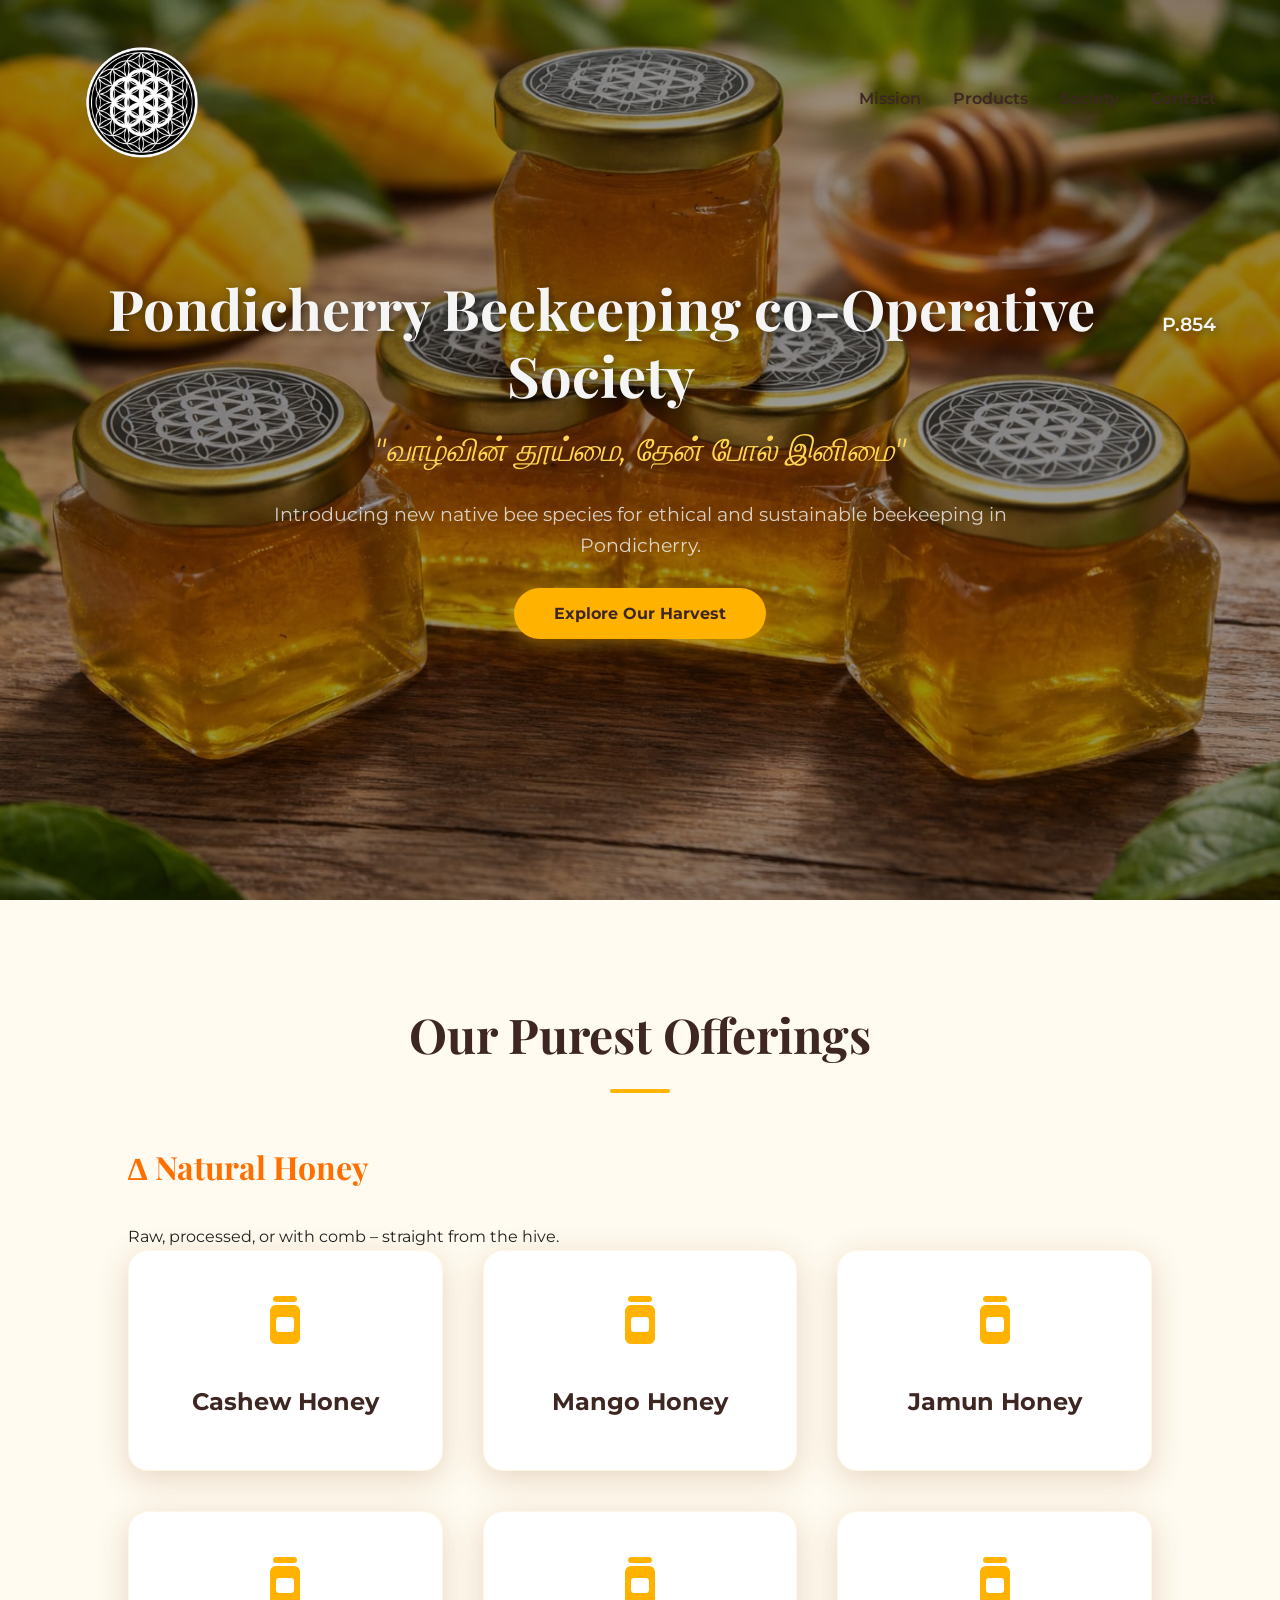
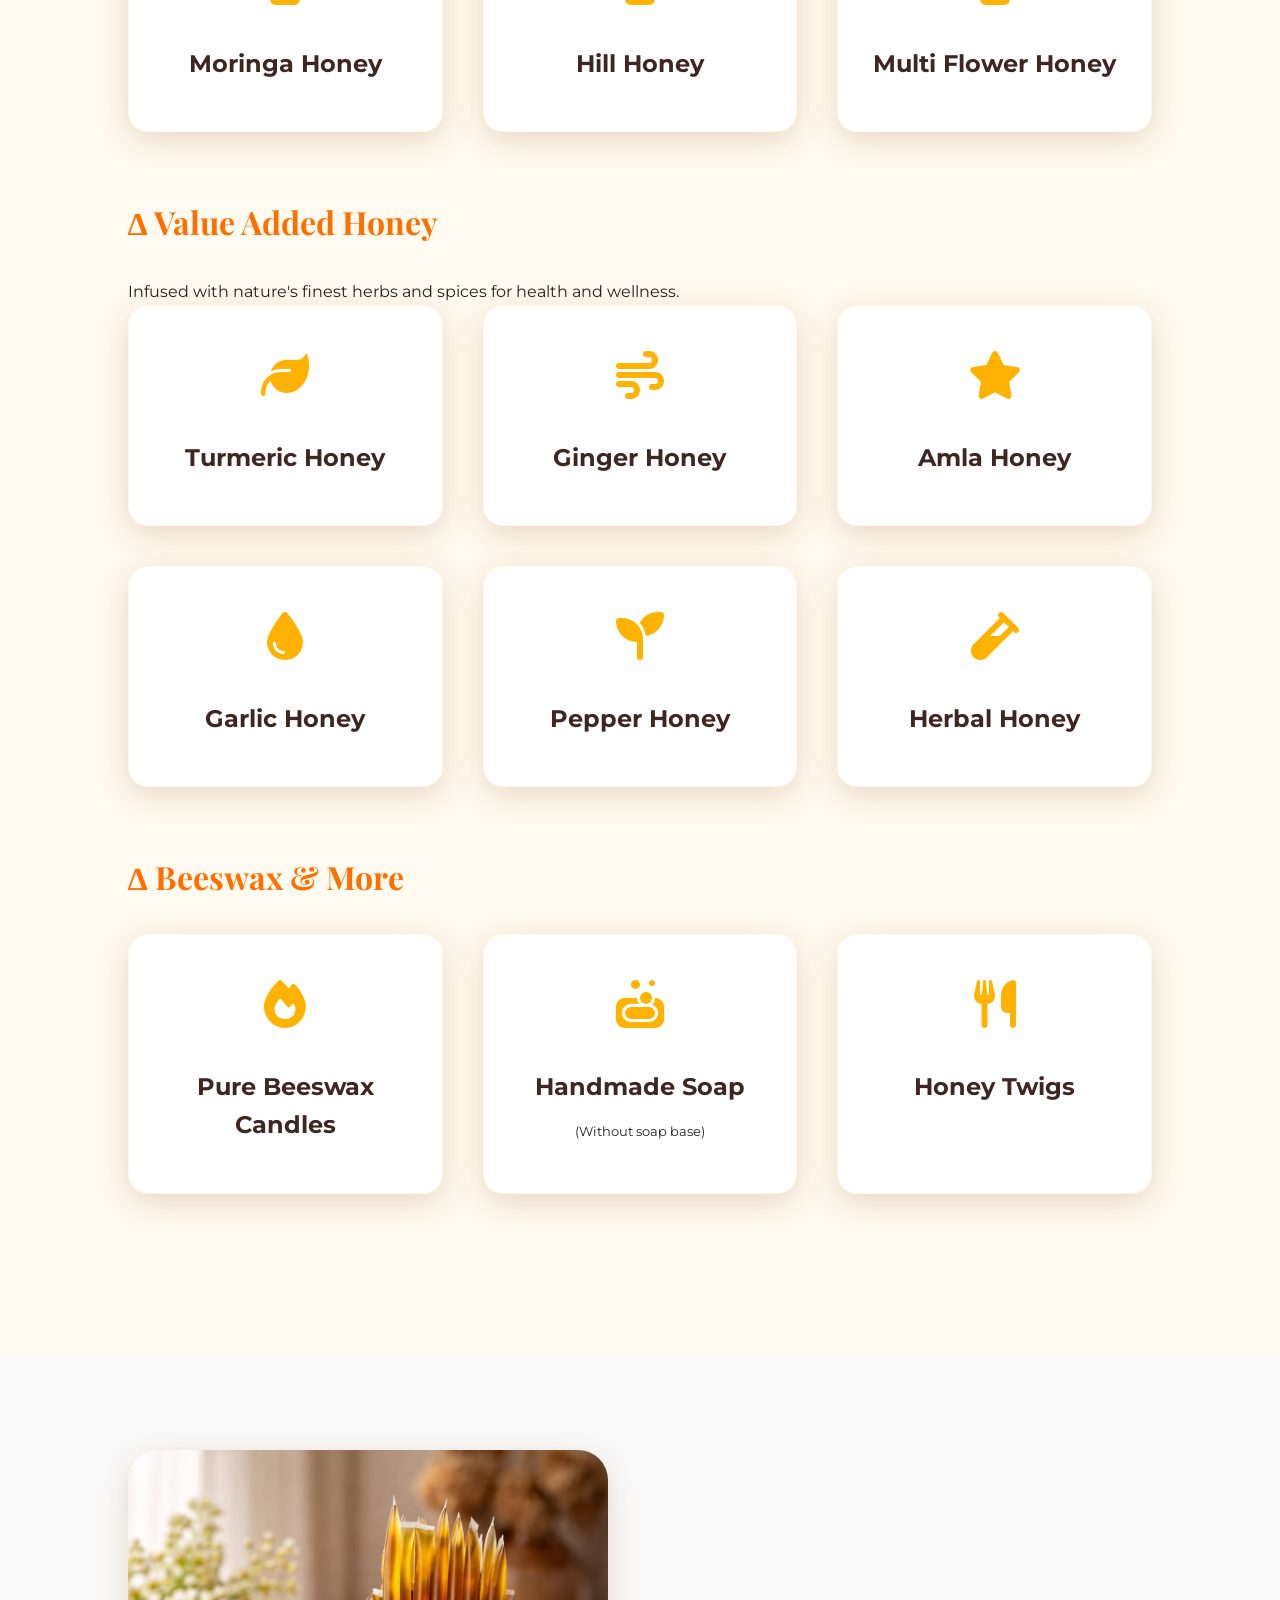
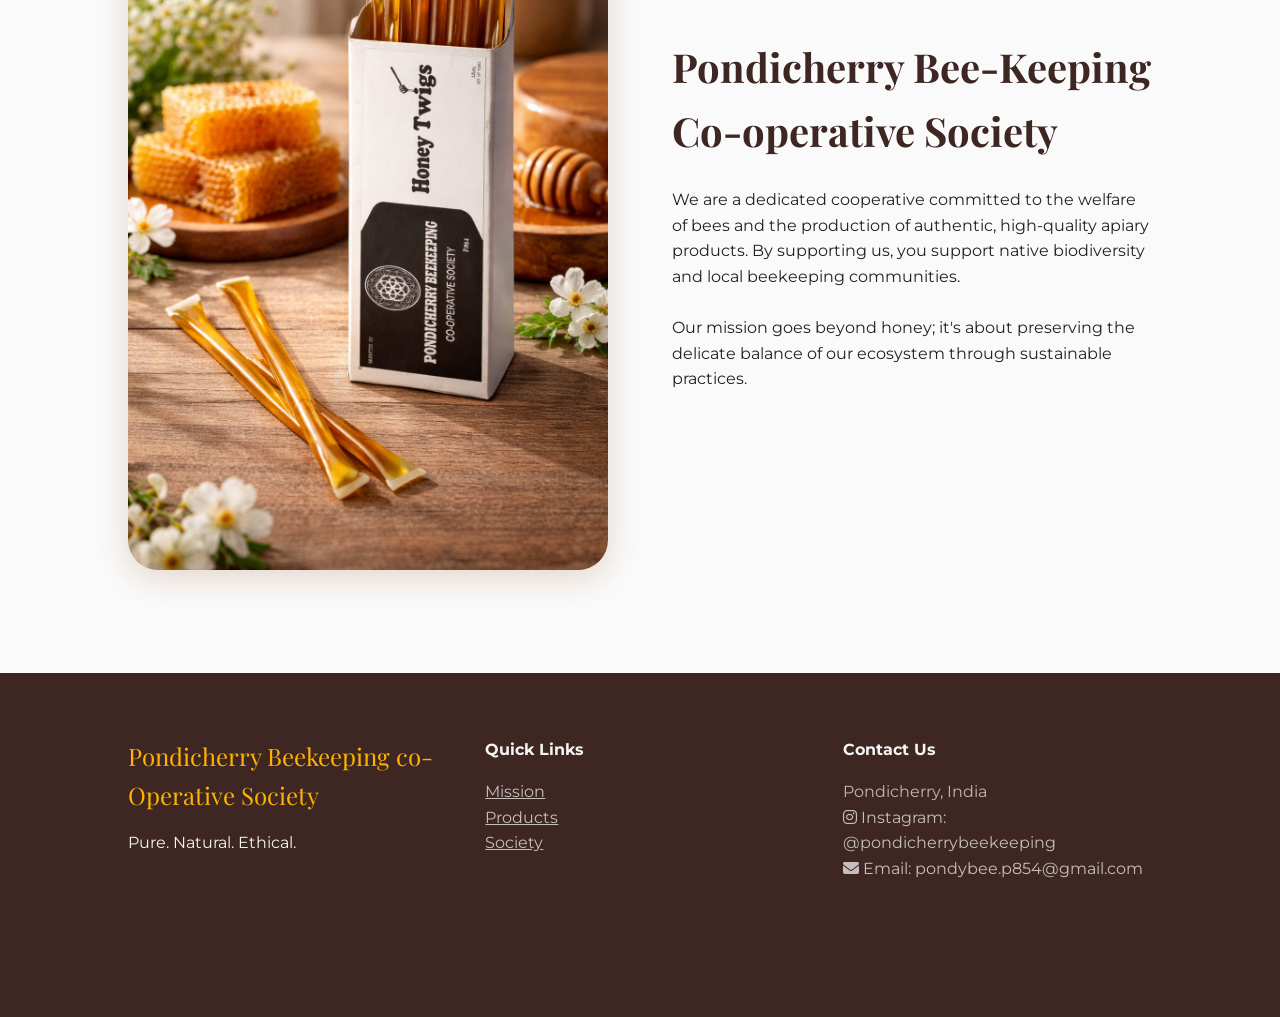
==== 1/index.html @ c5de3206 "u" ====
<!DOCTYPE html>
<html lang="en">

<head>
    <meta charset="UTF-8">
    <meta name="viewport" content="width=device-width, initial-scale=1.0">
    <title>Pondy Bee | Save the Bees, Sustain the Future</title>
    <meta name="description"
        content="Pondicherry Bee-Keeping Co-operative Society. Pure, raw honey and beeswax products. Save the bees, support native species.">
    <link rel="stylesheet" href="style.css">
    <link rel="stylesheet" href="https://cdnjs.cloudflare.com/ajax/libs/font-awesome/6.4.0/css/all.min.css">
</head>

<body>

    <header id="header">
        <a href="#" class="logo">
            <img src="images/logo-trans.png" alt="Pondy Bee Logo" id="main-logo">
        </a>
        <nav>
            <ul>
                <li><a href="#hero">Mission</a></li>
                <li><a href="#products">Products</a></li>
                <li><a href="#society">Society</a></li>
                <li><a href="https://www.instagram.com/pondicherrybeekeeping/?hl=en" target="_blank">Contact</a></li>
            </ul>
        </nav>
    </header>

    <section class="hero" id="hero">
        <div class="hero-content reveal">
            <!-- <img src="images/logo-trans.png" alt="Pondy Bee Logo" class="hero-logo"> -->
            <h1 class="hero-title">
                Pondicherry Beekeeping co-Operative Society
                <span class="reg-no">P.854</span>
            </h1>
            <p class="tamil-subtitle">"வாழ்வின் தூய்மை, தேன் போல் இனிமை"</p>
            <p class="mission-text">Introducing new native bee species for ethical and sustainable beekeeping in
                Pondicherry.</p>
            <a href="#products" class="btn">Explore Our Harvest</a>
        </div>
    </section>

    <section id="products">
        <h2 class="section-title reveal">Our Purest Offerings</h2>

        <div class="product-category reveal">
            <h3>∆ Natural Honey</h3>
            <p>Raw, processed, or with comb – straight from the hive.</p>
            <div class="products-grid">
                <div class="product-card">
                    <div class="product-icon"><i class="fas fa-jar"></i></div>
                    <h4>Cashew Honey</h4>
                </div>
                <div class="product-card">
                    <div class="product-icon"><i class="fas fa-jar"></i></div>
                    <h4>Mango Honey</h4>
                </div>
                <div class="product-card">
                    <div class="product-icon"><i class="fas fa-jar"></i></div>
                    <h4>Jamun Honey</h4>
                </div>
                <div class="product-card">
                    <div class="product-icon"><i class="fas fa-jar"></i></div>
                    <h4>Moringa Honey</h4>
                </div>
                <div class="product-card">
                    <div class="product-icon"><i class="fas fa-jar"></i></div>
                    <h4>Hill Honey</h4>
                </div>
                <div class="product-card">
                    <div class="product-icon"><i class="fas fa-jar"></i></div>
                    <h4>Multi Flower Honey</h4>
                </div>
            </div>
        </div>

        <div class="product-category reveal">
            <h3>∆ Value Added Honey</h3>
            <p>Infused with nature's finest herbs and spices for health and wellness.</p>
            <div class="products-grid">
                <div class="product-card">
                    <div class="product-icon"><i class="fas fa-leaf"></i></div>
                    <h4>Turmeric Honey</h4>
                </div>
                <div class="product-card">
                    <div class="product-icon"><i class="fas fa-wind"></i></div>
                    <h4>Ginger Honey</h4>
                </div>
                <div class="product-card">
                    <div class="product-icon"><i class="fas fa-star"></i></div>
                    <h4>Amla Honey</h4>
                </div>
                <div class="product-card">
                    <div class="product-icon"><i class="fas fa-tint"></i></div>
                    <h4>Garlic Honey</h4>
                </div>
                <div class="product-card">
                    <div class="product-icon"><i class="fas fa-seedling"></i></div>
                    <h4>Pepper Honey</h4>
                </div>
                <div class="product-card">
                    <div class="product-icon"><i class="fas fa-vial"></i></div>
                    <h4>Herbal Honey</h4>
                </div>
            </div>
        </div>

        <div class="product-category reveal">
            <h3>∆ Beeswax & More</h3>
            <div class="products-grid">
                <div class="product-card">
                    <div class="product-icon"><i class="fas fa-fire"></i></div>
                    <h4>Pure Beeswax Candles</h4>
                </div>
                <div class="product-card">
                    <div class="product-icon"><i class="fas fa-soap"></i></div>
                    <h4>Handmade Soap</h4>
                    <p style="font-size: 0.8rem; margin-top: 0.5rem;">(Without soap base)</p>
                </div>
                <div class="product-card">
                    <div class="product-icon"><i class="fas fa-utensils"></i></div>
                    <h4>Honey Twigs</h4>
                </div>
            </div>
        </div>
    </section>

    <section class="society" id="society">
        <div class="reveal">
            <img src="images/WhatsApp Image 2026-04-22 at 20.37.37 (2).jpeg" alt="Pondy Bee Society"
                class="society-img">
        </div>
        <div class="society-content reveal">
            <h2>Pondicherry Bee-Keeping Co-operative Society</h2>
            <p>We are a dedicated cooperative committed to the welfare of bees and the production of authentic,
                high-quality apiary products. By supporting us, you support native biodiversity and local beekeeping
                communities.</p>
            <br>
            <p>Our mission goes beyond honey; it's about preserving the delicate balance of our ecosystem through
                sustainable practices.</p>
        </div>
    </section>

    <footer id="contact">
        <div class="footer-content">
            <div class="reveal">
                <div class="footer-logo">Pondicherry Beekeeping co-Operative Society</div>
                <p>Pure. Natural. Ethical.</p>
            </div>
            <div class="reveal">
                <h4>Quick Links</h4>
                <ul style="list-style: none; margin-top: 1rem;">
                    <li><a href="#hero" style="color: white; opacity: 0.7;">Mission</a></li>
                    <li><a href="#products" style="color: white; opacity: 0.7;">Products</a></li>
                    <li><a href="#society" style="color: white; opacity: 0.7;">Society</a></li>
                </ul>
            </div>
            <div class="reveal">
                <h4>Contact Us</h4>
                <p style="margin-top: 1rem; opacity: 0.7;">Pondicherry, India</p>
                <p style="opacity: 0.7;"><a href="https://www.instagram.com/pondicherrybeekeeping/?hl=en" target="_blank" style="color: white; text-decoration: none;"><i class="fab fa-instagram"></i> Instagram: @pondicherrybeekeeping</a></p>
                <p style="opacity: 0.7;"><a href="mailto:pondybee.p854@gmail.com" style="color: white; text-decoration: none;"><i class="fas fa-envelope"></i> Email: pondybee.p854@gmail.com</a></p>
            </div>
        </div>
        <div class="footer-bottom reveal">
            &copy; 2026 Pondicherry Bee-Keeping Co-operative Society. All rights reserved.
        </div>
    </footer>

    <script src="script.js"></script>
</body>

</html>
---- 1/style.css ----
@import url('https://fonts.googleapis.com/css2?family=Montserrat:wght@300;400;600&family=Playfair+Display:wght@700;900&display=swap');

:root {
    --primary: #FFB300;
    --primary-light: #FFD54F;
    --primary-dark: #FFA000;
    --secondary: #3E2723;
    --accent: #FF6F00;
    --bg-light: #FFFBF0;
    --text-dark: #212121;
    --text-light: #F5F5F5;
    --glass: rgba(255, 255, 255, 0.8);
    --shadow: 0 8px 32px 0 rgba(139, 69, 19, 0.2);
}

* {
    margin: 0;
    padding: 0;
    box-sizing: border-box;
}

body {
    font-family: 'Montserrat', sans-serif;
    background-color: var(--bg-light);
    color: var(--text-dark);
    line-height: 1.6;
    overflow-x: hidden;
}

h1,
h2,
h3 {
    font-family: 'Playfair Display', serif;
}

/* Scroll Smoothing */
html {
    scroll-behavior: smooth;
}

/* Header & Navigation */
header {
    position: fixed;
    top: 0;
    width: 100%;
    padding: 1.5rem 5%;
    display: flex;
    justify-content: space-between;
    align-items: center;
    z-index: 1000;
    transition: all 0.3s ease;
    background: transparent;
}

header.scrolled {
    background: var(--glass);
    backdrop-filter: blur(10px);
    padding: 0.5rem 5%;
    box-shadow: var(--shadow);
}

#main-logo {
    height: 150px;
    width: auto;
    transition: all 0.3s ease;
    filter: drop-shadow(0 0 10px rgba(0, 0, 0, 0.1));
}

header.scrolled #main-logo {
    height: 80px;
}

.logo {
    display: flex;
    align-items: center;
}

.logo i {
    color: var(--primary);
}

nav ul {
    display: flex;
    list-style: none;
    gap: 2rem;
}

nav a {
    text-decoration: none;
    color: var(--secondary);
    font-weight: 600;
    transition: color 0.3s;
}

nav a:hover {
    color: var(--primary-dark);
}

/* Hero Section */
.hero {
    height: 100vh;
    background: linear-gradient(rgba(0, 0, 0, 0.4), rgba(0, 0, 0, 0.4)), url('images/WhatsApp Image 2026-04-22 at 20.37.37 (1).jpeg');
    background-size: cover;
    background-position: center;
    display: flex;
    flex-direction: column;
    justify-content: center;
    align-items: center;
    text-align: center;
    color: var(--text-light);
    padding: 0 5%;
}

.hero-logo {
    height: 200px;
    width: auto;
    margin-bottom: 2rem;
    filter: drop-shadow(0 0 20px rgba(0, 0, 0, 0.3));
}

.hero h1 {
    font-size: 3.5rem;
    margin-bottom: 1rem;
    text-shadow: 2px 2px 10px rgba(0, 0, 0, 0.5);
    line-height: 1.2;
    display: flex;
    align-items: baseline;
    justify-content: center;
    gap: 1.5rem;
}

.reg-no {
    font-size: 1.2rem;
    font-weight: 600;
    /* color: var(--primary); */
    /* letter-spacing: 2px; */
    /* background: rgba(0,0,0,0.3); */
    /* padding: 0.2rem 1rem;
    border-radius: 5px; */
    font-family: 'Montserrat', sans-serif;
}

.tamil-subtitle {
    font-size: 2rem;
    margin-bottom: 1.5rem;
    font-weight: 400;
    color: var(--primary-light);
    font-style: italic;
}

.mission-text {
    font-size: 1.2rem;
    max-width: 800px;
    margin: 0 auto 2.5rem;
    opacity: 0.8;
}

.btn {
    padding: 1rem 2.5rem;
    background-color: var(--primary);
    color: var(--secondary);
    text-decoration: none;
    font-weight: 700;
    border-radius: 50px;
    transition: all 0.3s ease;
    box-shadow: 0 4px 15px rgba(255, 179, 0, 0.4);
}

.btn:hover {
    transform: translateY(-3px);
    box-shadow: 0 6px 20px rgba(255, 179, 0, 0.6);
}

/* Sections Global */
section {
    padding: 6rem 10%;
}

.section-title {
    text-align: center;
    font-size: 3rem;
    margin-bottom: 3rem;
    color: var(--secondary);
    position: relative;
}

.section-title::after {
    content: '';
    display: block;
    width: 60px;
    height: 4px;
    background: var(--primary);
    margin: 1rem auto;
    border-radius: 2px;
}

/* Products Grid */
.product-category {
    margin-bottom: 4rem;
}

.product-category h3 {
    font-size: 2rem;
    margin-bottom: 2rem;
    color: var(--accent);
}

.products-grid {
    display: grid;
    grid-template-columns: repeat(auto-fill, minmax(280px, 1fr));
    gap: 2.5rem;
}

.product-card {
    background: white;
    border-radius: 20px;
    padding: 2rem;
    text-align: center;
    box-shadow: var(--shadow);
    transition: all 0.3s ease;
    border: 1px solid rgba(255, 179, 0, 0.1);
}

.product-card:hover {
    transform: translateY(-10px);
    border-color: var(--primary);
}

.product-icon {
    font-size: 3rem;
    color: var(--primary);
    margin-bottom: 1.5rem;
}

.product-card h4 {
    font-size: 1.5rem;
    margin-bottom: 1rem;
    color: var(--secondary);
}

/* Society Section */
.society {
    background-color: #FAFAFA;
    display: grid;
    grid-template-columns: 1fr 1fr;
    gap: 4rem;
    align-items: center;
}

.society-img {
    width: 100%;
    border-radius: 30px;
    box-shadow: var(--shadow);
}

.society-content h2 {
    font-size: 2.5rem;
    margin-bottom: 1.5rem;
    color: var(--secondary);
}

/* Footer */
footer {
    background-color: var(--secondary);
    color: var(--text-light);
    padding: 4rem 10% 2rem;
    text-align: center;
}

.footer-content {
    display: grid;
    grid-template-columns: repeat(auto-fit, minmax(200px, 1fr));
    gap: 3rem;
    margin-bottom: 3rem;
    text-align: left;
}

.footer-logo {
    font-family: 'Playfair Display', serif;
    font-size: 1.5rem;
    margin-bottom: 1rem;
    color: var(--primary);
}

.footer-bottom {
    border-top: 1px solid rgba(255, 255, 255, 0.1);
    padding-top: 2rem;
    font-size: 0.9rem;
    opacity: 0.6;
}

/* Mobile Responsive */
@media (max-width: 768px) {
    .hero h1 {
        font-size: 3rem;
    }

    .society {
        grid-template-columns: 1fr;
    }

    #main-logo {
        height: 100px;
    }

    header.scrolled #main-logo {
        height: 60px;
    }

    /* Could add a hamburger menu if needed */
}

/* Animations */
.reveal {
    opacity: 0;
    transform: translateY(30px);
    transition: all 0.8s ease-out;
}

.reveal.active {
    opacity: 1;
    transform: translateY(0);
}
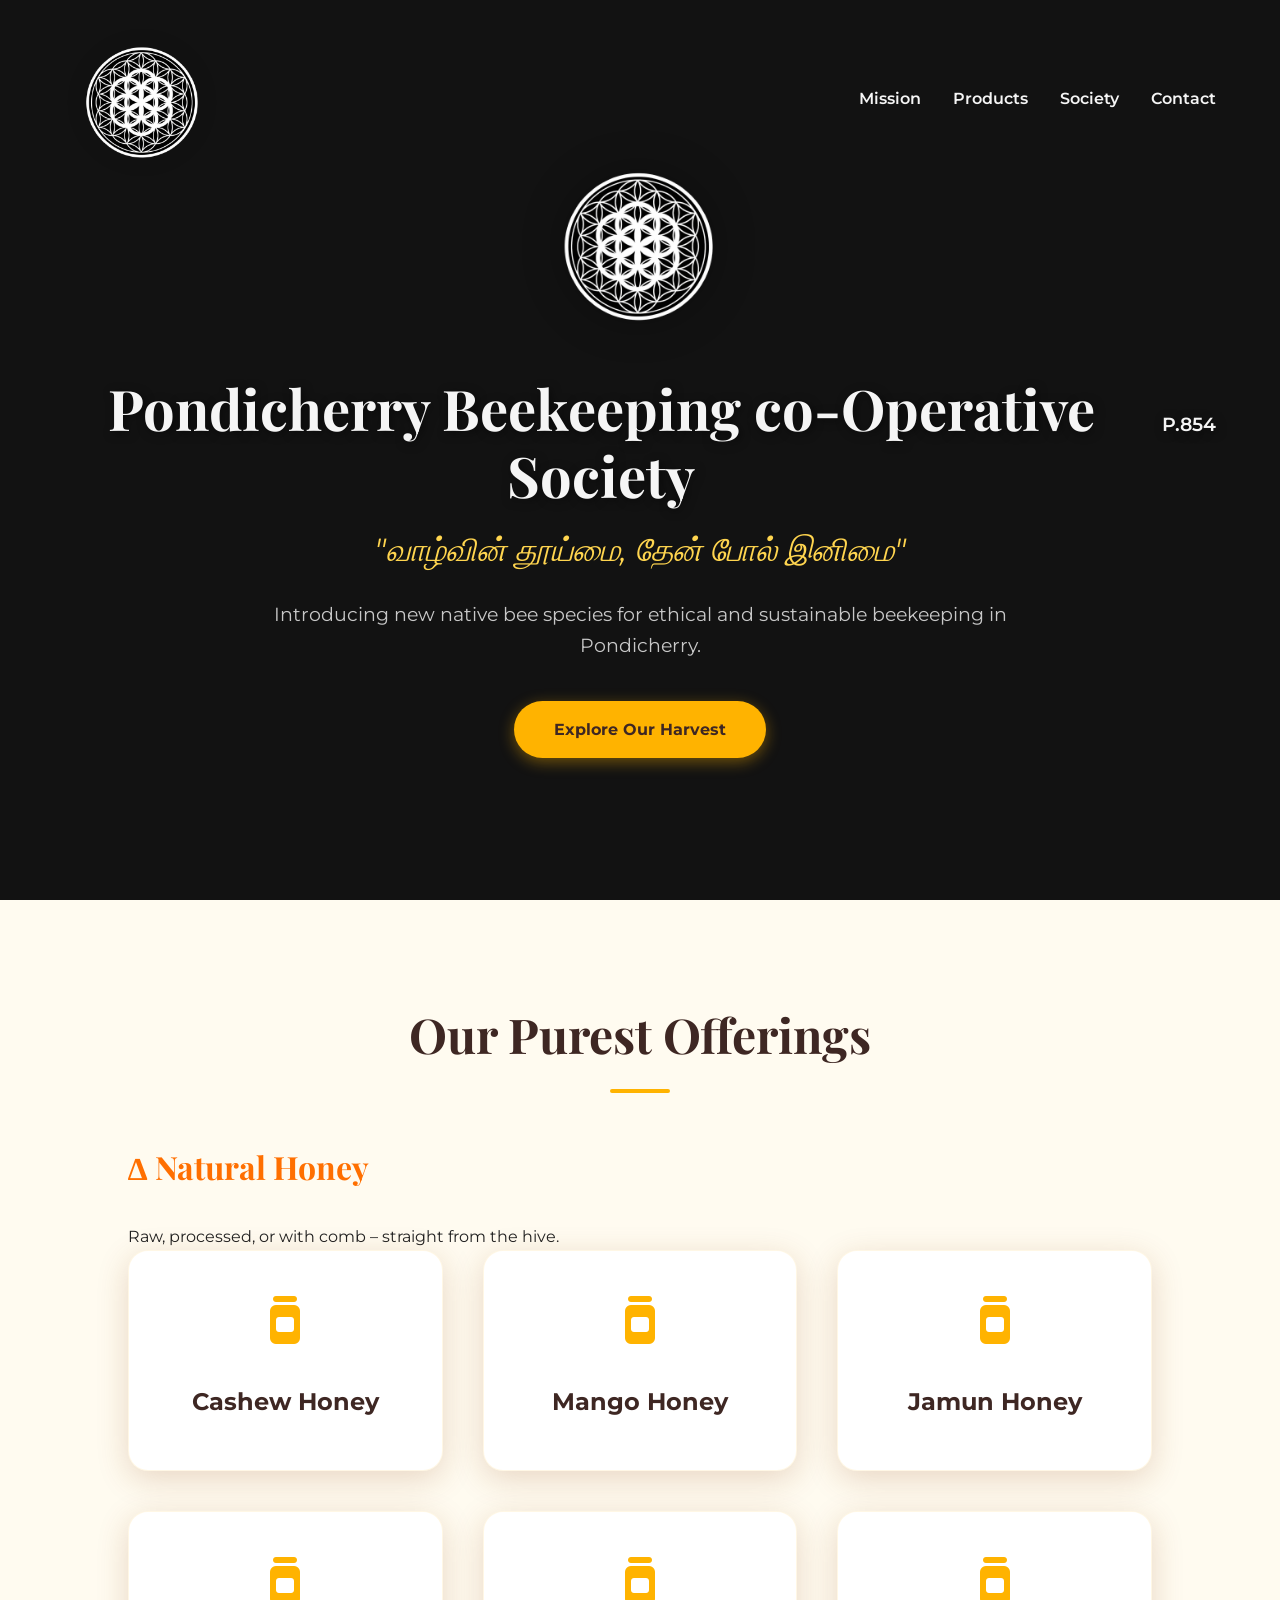
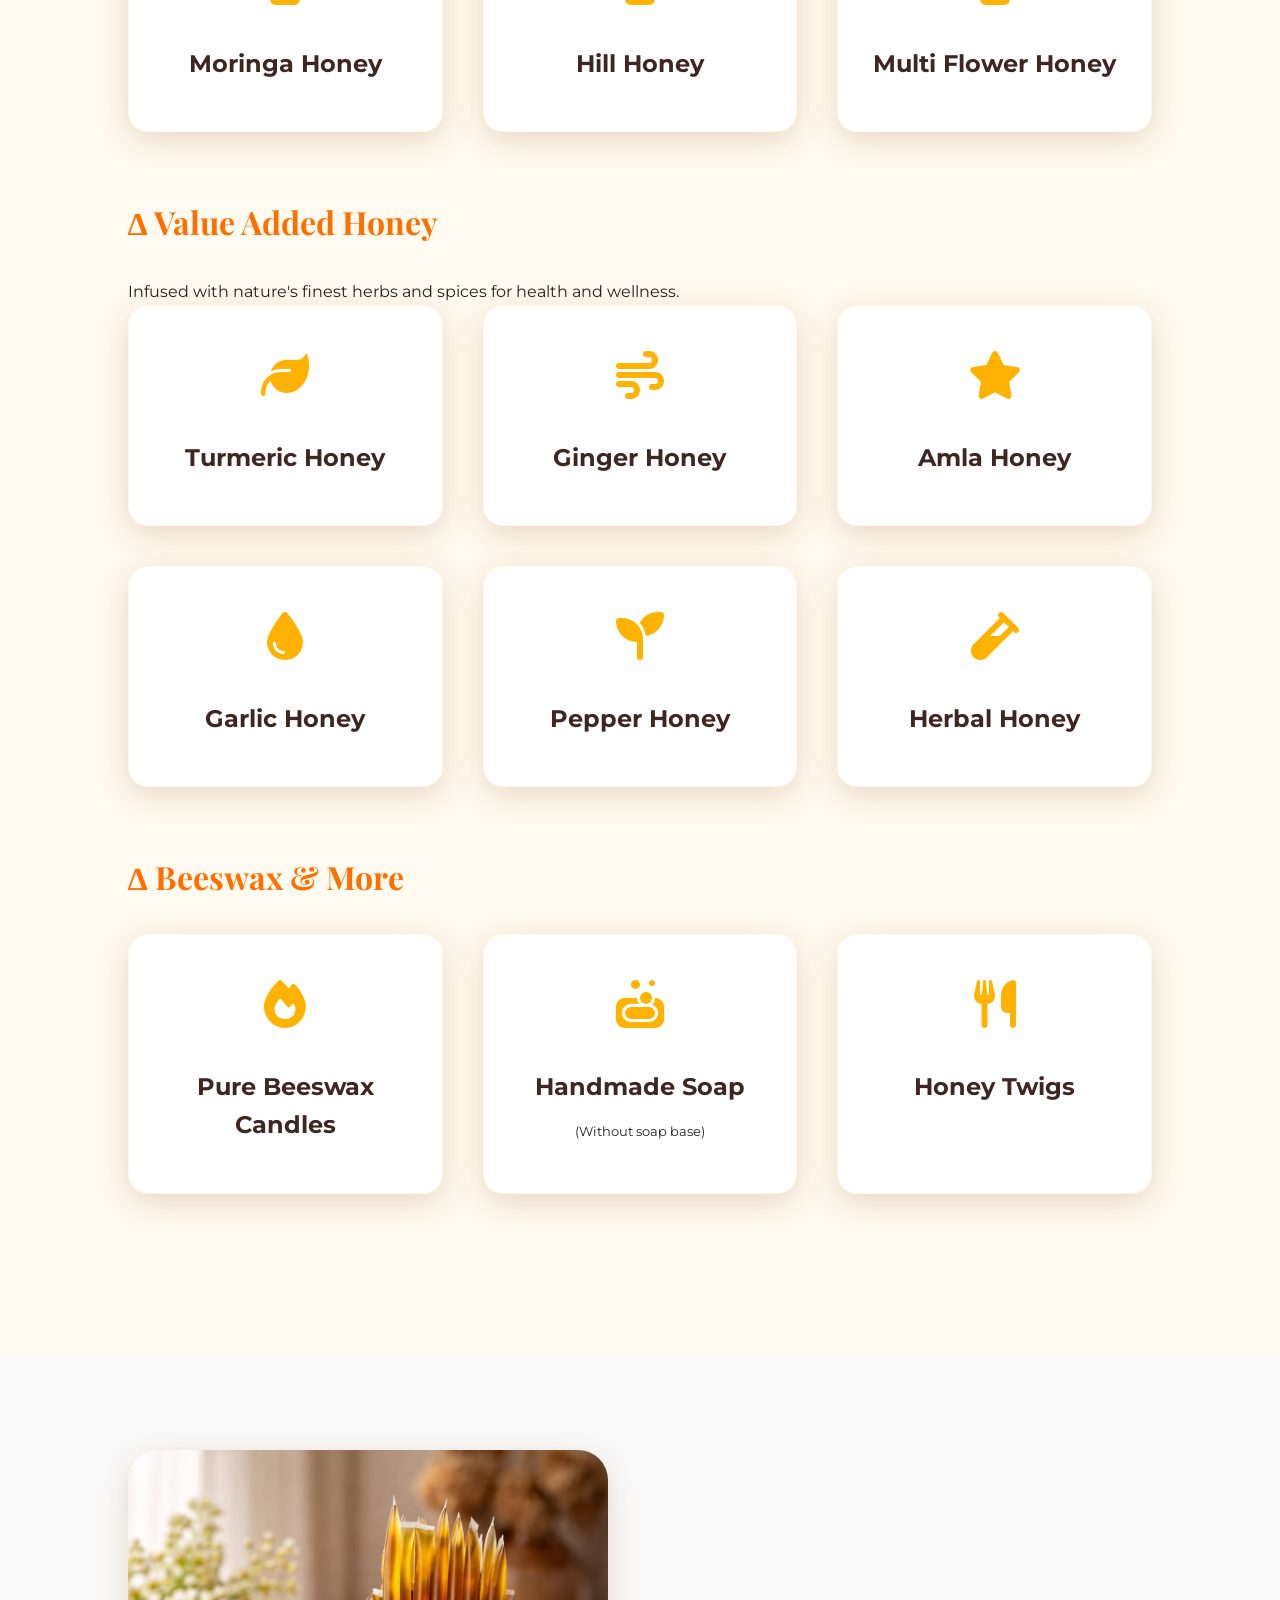
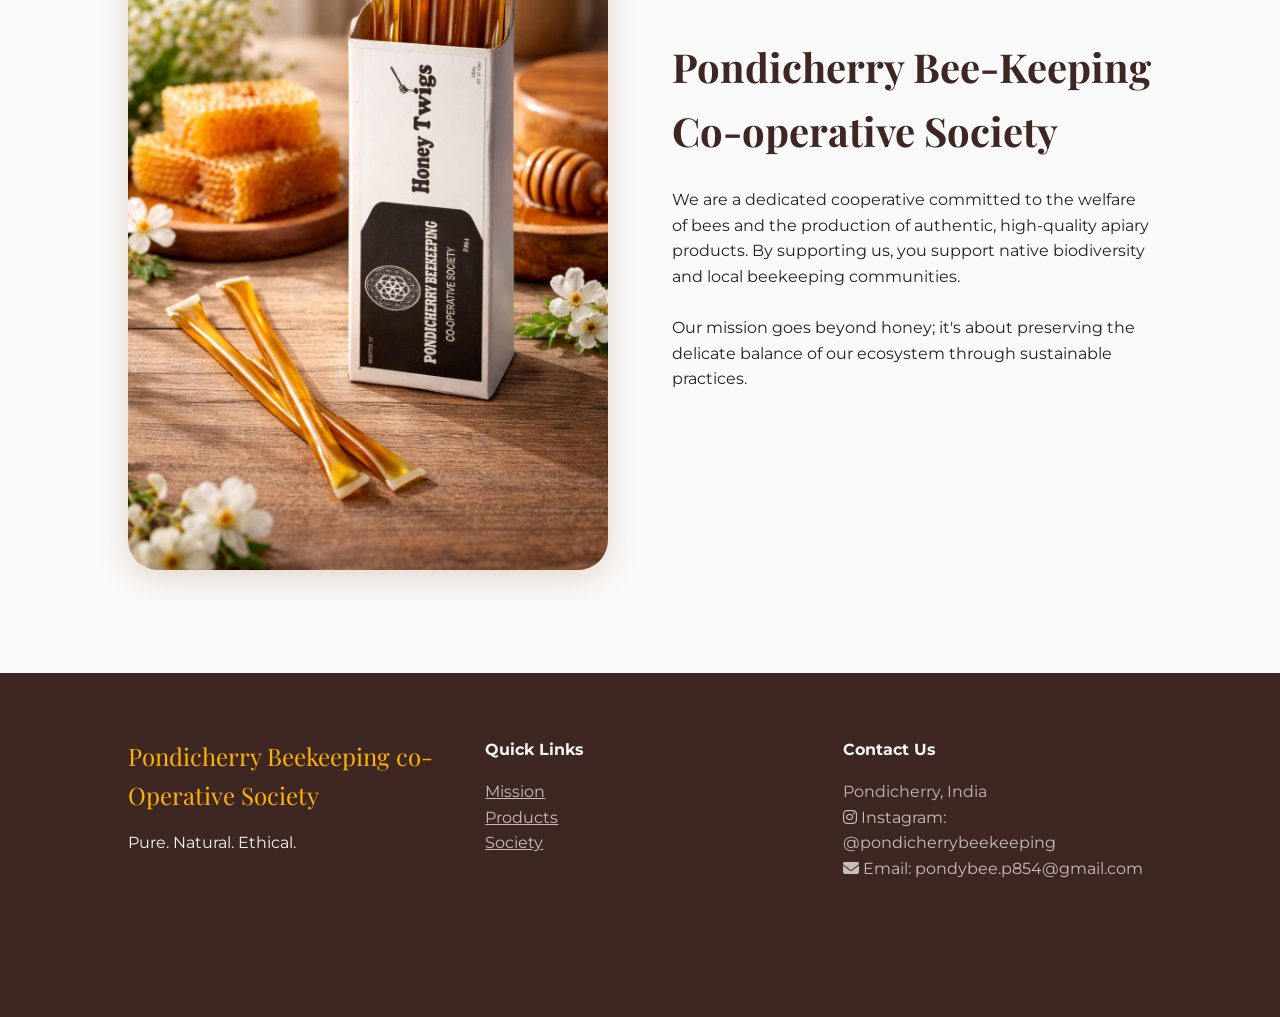
==== commit 2a03f819: "u" ====
--- a/1/index.html
+++ b/1/index.html
@@ -18,18 +18,21 @@
             <img src="images/logo-trans.png" alt="Pondy Bee Logo" id="main-logo">
         </a>
         <nav>
-            <ul>
+            <ul id="nav-menu">
                 <li><a href="#hero">Mission</a></li>
                 <li><a href="#products">Products</a></li>
                 <li><a href="#society">Society</a></li>
                 <li><a href="https://www.instagram.com/pondicherrybeekeeping/?hl=en" target="_blank">Contact</a></li>
             </ul>
         </nav>
+        <div class="menu-toggle" id="mobile-menu">
+            <i class="fas fa-bars"></i>
+        </div>
     </header>
 
     <section class="hero" id="hero">
         <div class="hero-content reveal">
-            <!-- <img src="images/logo-trans.png" alt="Pondy Bee Logo" class="hero-logo"> -->
+            <img src="images/logo-trans.png" alt="Pondy Bee Logo" class="hero-logo">
             <h1 class="hero-title">
                 Pondicherry Beekeeping co-Operative Society
                 <span class="reg-no">P.854</span>
--- a/1/style.css
+++ b/1/style.css
@@ -92,16 +92,30 @@
     transition: color 0.3s;
 }
 
+header:not(.scrolled) nav a {
+    color: var(--text-light);
+}
+
 nav a:hover {
     color: var(--primary-dark);
+}
+
+.menu-toggle {
+    display: none;
+    font-size: 1.5rem;
+    color: var(--secondary);
+    cursor: pointer;
+    transition: color 0.3s;
+}
+
+header:not(.scrolled) .menu-toggle {
+    color: var(--text-light);
 }
 
 /* Hero Section */
 .hero {
     height: 100vh;
-    background: linear-gradient(rgba(0, 0, 0, 0.4), rgba(0, 0, 0, 0.4)), url('images/WhatsApp Image 2026-04-22 at 20.37.37 (1).jpeg');
-    background-size: cover;
-    background-position: center;
+    background-color: #121212;
     display: flex;
     flex-direction: column;
     justify-content: center;
@@ -109,6 +123,12 @@
     text-align: center;
     color: var(--text-light);
     padding: 0 5%;
+}
+
+.hero-content {
+    display: flex;
+    flex-direction: column;
+    align-items: center;
 }
 
 .hero-logo {
@@ -291,20 +311,75 @@
 
 /* Mobile Responsive */
 @media (max-width: 768px) {
+    /* Mobile Menu Styling */
+    .menu-toggle {
+        display: block;
+        z-index: 1001;
+        position: relative;
+    }
+
+    header.scrolled .menu-toggle {
+        color: var(--secondary);
+    }
+
+    nav {
+        position: fixed;
+        top: 0;
+        right: -100%;
+        width: 80%;
+        height: 100vh;
+        background: white;
+        box-shadow: -10px 0 30px rgba(0,0,0,0.1);
+        transition: 0.4s cubic-bezier(0.4, 0, 0.2, 1);
+        display: flex;
+        flex-direction: column;
+        align-items: center;
+        justify-content: center;
+        padding: 2rem;
+        z-index: 1000;
+    }
+
+    nav.active {
+        right: 0;
+    }
+
+    nav ul {
+        flex-direction: column;
+        align-items: center;
+        gap: 2.5rem;
+        width: 100%;
+    }
+
+    nav a {
+        font-size: 1.5rem;
+        color: var(--secondary) !important;
+        width: 100%;
+        text-align: center;
+        padding: 1rem;
+    }
+
     .hero h1 {
-        font-size: 3rem;
+        font-size: 2.5rem;
+        flex-direction: column;
+        align-items: center;
+        gap: 0.5rem;
+    }
+
+    .hero-logo {
+        height: 120px;
+        margin-bottom: 1.5rem;
+    }
+
+    .reg-no {
+        display: block;
     }
 
     .society {
         grid-template-columns: 1fr;
     }
 
-    #main-logo {
-        height: 100px;
-    }
-
-    header.scrolled #main-logo {
-        height: 60px;
+    .logo {
+        display: none;
     }
 
     /* Could add a hamburger menu if needed */
